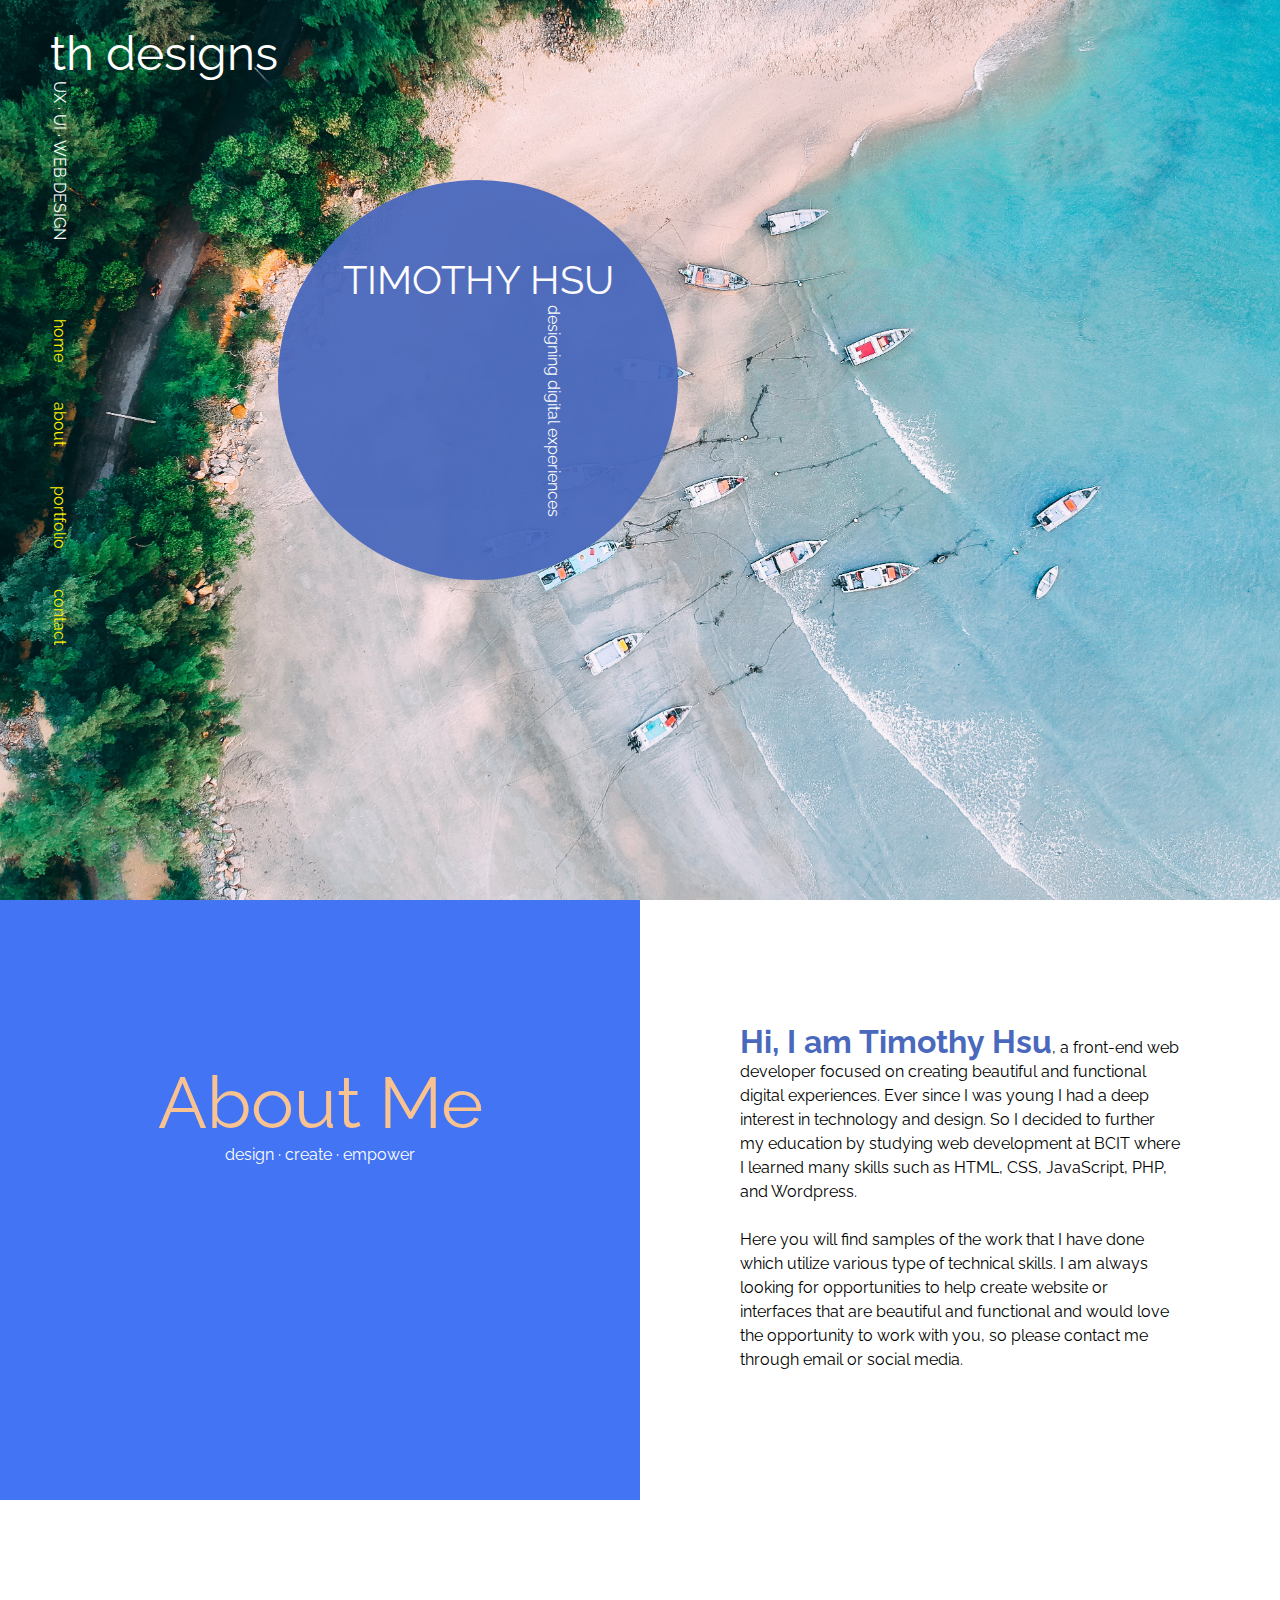
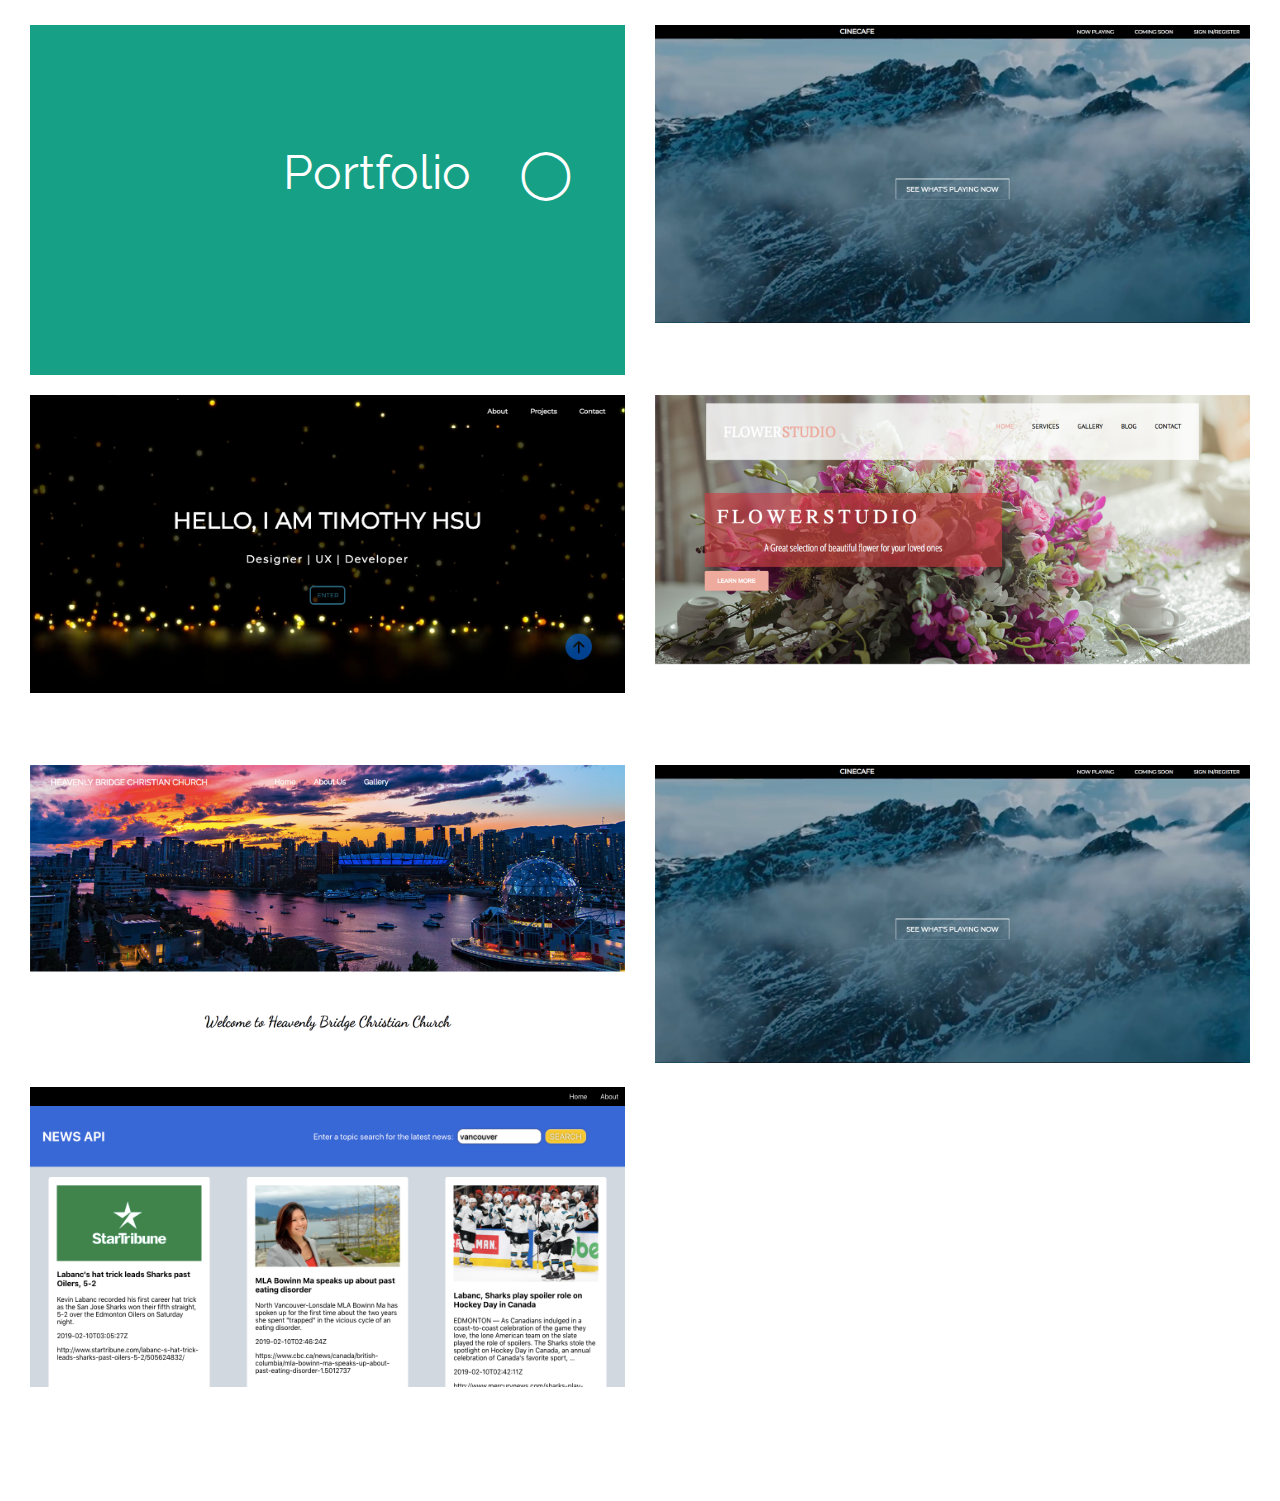
==== index.html @ a1457c88 "files" ====
<!DOCTYPE html>
<html lang="en">
<head>
    <meta charset="UTF-8">
    <meta name="viewport" content="width=device-width, initial-scale=1.0">
    <meta http-equiv="X-UA-Compatible" content="ie=edge">
    <title>th designs - HOME</title>
    <link rel="stylesheet" href="style.css">
    <link href="https://fonts.googleapis.com/css?family=Raleway" rel="stylesheet">
    <link href="https://fonts.googleapis.com/css?family=Amatic+SC" rel="stylesheet">
    <link rel="stylesheet" href="https://cdnjs.cloudflare.com/ajax/libs/animate.css/3.7.0/animate.min.css">

</head>
<body>
    <div class="panel-h">
    
            <div class="vert-section">


                <div class="heading">
                        <a href="./index.html"><div id="title">th designs</div></a>
                        <div id="subtitle">UX &#183; UI &#183; WEB DESIGN</div><br>
                              
                        <ul class="navbar">
                                <li><a href="./index.html">home</a></li>
                                <li><a href="#about">about</a></li>
                                <li><a href="#project">portfolio</a></li>
                                <li><a href="">contact</a></li>
                        </ul>
                </div>   
                                            
        
                    <div class="circle-b animated fadeInDown">
                            <div id="title-c">TIMOTHY HSU</div> 
                            <div id="subtitle-c">designing digital experiences</div><br>
                    </div>

                              
        

                   
                </div>            
        
    </div>

    <div class="about" id="about">

                <div class="about-blue animated fadeInLeft delay-1s">
                        <div class="about-title">About Me</div>
                        <div class="about-subtitle">design &#183; create &#183; empower </div>
                </div>

                <div class="about-white animated fadeInRight delay-1s">
                        <div class="about-text"><div><span class="name-big">Hi, I am Timothy Hsu</span>, a front-end web developer focused on creating beautiful and functional digital experiences. Ever since I was young I had a deep interest in technology and design. So I decided to further my education by studying web development at BCIT where I learned many skills such as HTML, CSS, JavaScript, PHP, and Wordpress.  <br><br>
                                        
                                        Here you will find samples of the work that I have done which utilize various type of technical skills. I am always looking for opportunities to help create website or interfaces that are beautiful and functional and would love the opportunity to work with you, so please contact me through email or social media.</div>
                         </div>           
                 </div>
     </div>

     <div class="project" id="project">

                <div class="project-title">Portfolio &nbsp;&nbsp; &#9711;</div>

                <div class="project-1">
                       <a href="./project1.html"> <img class="project-img" src="./images/cinecafe-desktop.png" alt="cinecafe"></a>
                        
                </div>

                <div class="project-2">
                        <a href="./project2.html"> <img class="project-img" src="./images/landing-page-desktop.png" alt="landing page"></a>
                </div>

                <div class="project-3">
                        <a href="./project3.html"><img class="project-img" src="./images/flowershop-desktop.png" alt="flowershop"></a>
                 </div>  

                 <div class="project-4">
                        <a href="./project4.html"><img class="project-img" src="./images/church-desktop.png" alt="church"></a>
                 </div>
               
                
                <div class="project-5">
                        <img class="project-img" src="./images/cinecafe-desktop.png" alt="cinecafe">
                </div>

                 <div class="project-6">
                        <a href="./project6.html"><img class="project-img" src="./images/react-news.png" alt="react"></a>
                </div>
                        

             

    


    </div>
 



 
 <script type="text/javascript" src="script.js"></script>
</body>
</html>
---- style.css ----
html, body{
    margin: 0;
    padding: 0;
    font-family: Raleway;
    scroll-behavior: smooth;
}

* {
    margin: 0;
  }

ul{
    list-style-type: none;
    margin-left: 50px;
    writing-mode: vertical-lr;  
    display: flex;
    
}

li{
    padding: 20px 0;
}

a{
    text-decoration: none;
    color: #fff200;
}

.bg-img{
    width: 100%;
    height: auto;
    display: block;
    filter: opacity(1);
    
}

a{
    text-decoration: none;
}



#title{
    font-size: 48px;
    color: white;
    margin-left: 50px;
    margin-top: 25px;
}


#title-c{
    font-size: 40px;
    color: white;
}

#title-p{
    font-size: 40px;
    color: white;
    padding-top: 80px;
}

#subtitle{
    color: white;
    writing-mode: vertical-lr;
    margin-left: 50px;
}

#subtitle-c{
    color: white;
    writing-mode: vertical-lr;
    margin-top: -75px;
    margin-left: 175px;
}

.panel-1{
    background-image: url("./images/b3.jpg");
    height: 100vh;
    background-position: center;
    background-repeat: no-repeat;
    background-size: cover;
    display: block;
    display: flex;
}

.panel-2{
    background-image: url("./images/b2.jpg");
    height: 100vh;
    background-position: center;
    background-repeat: no-repeat;
    background-size: cover;
    display: block;
    display: flex;
}

.panel-3{
    background-image: url("./images/b8.jpg");
    height: 100vh;
    background-position: center;
    background-repeat: no-repeat;
    background-size: cover;
    display: block;
    display: flex;
}

.panel-4{
    background-image: url("./images/b5.jpg");
    height: 100vh;
    background-position: center;
    background-repeat: no-repeat;
    background-size: cover;
    display: block;
    display: flex;
}

.panel-6{
    background-image: url("./images/b6.jpg");
    height: 100vh;
    background-position: center;
    background-repeat: no-repeat;
    background-size: cover;
    display: block;
    display: flex;
}

.panel-h{
    background-image: url("./images/b4.jpg");
    height: 100vh;
    background-position: center;
    background-repeat: no-repeat;
    background-size: cover;
    display: block;
    display: flex;
}

.panel2{
    background-color:#4a69bd;
    width: 100%;
    height: 100vh;
    display: flex;
}

.vert-section{
    display: flex;
}

.circle-o{
    background-color: #f8c291;
    border-radius: 50%;
    width: 400px;
    height: 400px;
    text-align: center;
    line-height: 200px;
    margin-top: 100px;
    opacity: 0.95;
    position: relative;
    top: 80px;
}

.circle-b{
    background-color: #4a69bd;
    border-radius: 50%;
    width: 400px;
    height: 400px;
    text-align: center;
    line-height: 200px;
    margin-top: 100px;
    opacity: 0.95;
    position: relative;
    top: 80px;
}

.circle-big{
    background-color: #f8c291;
    border-radius: 50%;
    width: 600px;
    height: 600px;
    text-align: center;
    opacity: 0.95;
}

.text-block{
    color: white;
    width: 450px;
    height: 450px;
    text-align: center;
    padding: 20px 20px;

}

.phone{
  margin-left: 175px;
  margin-top: 50px;
  position: relative;
  top: 80px;

}

.line{
    margin-top: 200px;
    margin-left: 100px;
    border-right: 3px solid white;
    height: 200px;
    position: relative;
    top: 80px;
}

.about{
    display: grid;
    grid-template-columns: 1fr 1fr;
    
}

.about-blue{
    grid-column: 1 / 2;
    grid-row: 1;
    height: 600px;
    background-color: #4274f3;
}

.about-white{
    grid-column: 2 / 3;
    grid-row: 1;
    height: 600px;
    background-color: white;;
    color: black;
    
}

.about-title{
    font-size: 72px;
    color: white;
    text-align: center;
    padding-top: 25%;
    color: #f8c291;
}

.about-subtitle{
    text-align: center;
    color: white;
}

.about-text{
    padding: 130px 100px;
    line-height: 1.5em;
}

.name-big{
    font-size: 32px;
    font-weight: bold;
    color: #4a69bd;
}

.project{
    display: grid;
    grid-template-columns: 1fr 1fr;
    grid-template-rows: 350px 350px;
    grid-column-gap: 30px;
    grid-row-gap: 20px;
    padding: 10px 30px;
    padding-top: 125px;
    background-color: white;
    justify-content: space-between;
    margin-bottom: 100px;
    grid-template-areas:
        "one two"
        "three four"
        "five six"
        "seven eight";
}



.project-title{
    grid-area: one;
    font-size: 48px;
    color: white;
    text-align: center;
    padding-top: 20%;
    background-color: #16a085;
    border-left: 200px solid #16a085;
}




.project img{
    width: 100%;
    height: auto;
    transition: all 0.3s;
}


.project img:hover{
    opacity: 0.5;
    
}

.project-container{
    width: 1100px;
    margin: 0 auto;
}


.project-header{
    margin-top: 100px;
    font-size: 48px;
    padding: 30px 20px;
    color: white
}

.project-top{
    background-color: #16a085;
    margin-bottom: 100px;
}

.tools{
    background: #4a69bd;
    color: white;
    padding: 8px 8px;
    border-radius: 4px;
}

.plan-header{
    font-family: Amatic SC;
    font-size: 60px;
    text-align: center;
}

.project-col{
    display: flex;
    justify-content: space-around;
    margin-top: 100px;
}

.project-text{
    width: 60%;
    line-height: 1.4em;
    padding: 20px 60px;
}

.project-container img{
    width: 100%;
    height: auto;
    border: 4px solid #b2bec3;
    border-radius: 10px;
}

.screen-header{
    margin-top: 75px;
    margin-bottom: 50px;
    text-align: center;
    font-size: 20px;
  
}

.screen{
    margin-top: 50px;
    margin-bottom: 50px;
}

.effect1{
    -webkit-box-shadow: 4px 4px 5px 0px rgba(99,96,99,1);
    -moz-box-shadow: 4px 4px 5px 0px rgba(99,96,99,1);
    box-shadow: 4px 4px 5px 0px rgba(99,96,99,1);
}

@media only screen and (max-width: 1200px) {
    .project{
        display: block;
    }

    .project-title{
        padding-bottom: 20%;
        margin-bottom: 30px;
    }

    .project-1{
        margin-bottom: 30px;
    }

    .project-2{
        margin-bottom: 30px;
    }

    .project-4{
        margin-bottom: 30px;
    }

    .project-5{
        margin-bottom: 30px;
    }

    .phone{
        display: none;
    }

    .line{
        display: none;
    }

}

@media only screen and (max-width: 1150px) {
    .about{
        display: block; 
    }

    .about-text{
        padding: 160px 130px;
    }

    .about-white{
        height: 400px;
    }

    .project-header{
        font-size: 36px;
    }

    .project-container{
        width: 800px;
    }
}

@media only screen and (max-width: 900px) {
    .about-white{
        height: 550px;
    }

    .about-text{
        padding: 130px 100px;
        line-height: 1.5em;
    }

    .project-container{
        width: 750px;
    }

    .project-col{
        display: block;
    }

    .project-text{
        width: 80%;
        margin: 0 auto;
    }
}

@media only screen and (max-width: 800px) {
    .project-container{
        width: 650px;
    }

    .project-text{
        width: 80%;
        margin: 0 auto;
    }

    .project-col{
        display: block;
    }

    .circle-b{
        width: 350px;
        height: 350px;
    }

    .circle-o{
        width: 350px;
        height: 350px;
        line-height: 160px;
    }

    #title-c{
        font-size: 34px;
    }

    #title-p{
        font-size: 34px;
    }

    #subtitle-c{
        margin-left: 150px;
        font-size: 14px;
    }

}

@media only screen and (max-width: 700px) {
    .project-container{
        width: 550px;
        margin: 0 auto;
    }

    .plan-header{
        font-size: 48px;
    }

  
    .project-text{
        width: 90%;
        margin: 0 auto;
        padding: 20px 40px;
    }

    .project-col{
        display: block;
        
    }

    .project-header{
        font-size: 30px;
    }

    #tools{
        font-size: 14px;
    }

    .circle-b{
        width: 300px;
        height: 300px;
        line-height: 180px;
    }

    .circle-o{
        width: 300px;
        height: 300px;
        line-height: 130px;
    }

    #title-c{
        font-size: 32px;
    }

    #title-p{
        font-size: 32px;
    }

    #subtitle-c{
        margin-left: 100px;
        font-size: 12px;
    }
}



@media only screen and (max-width: 600px) {

    
    .about-white{
        height: 600px;
    }

    .about-text{
        padding: 100px 75px;
        line-height: 1.5em;
    }

    .project-title{
        font-size: 36px;
        border-left: 100px solid #16a085;
    }

    .about-title{
        padding-top: 40%;
    }

    .project-title{
        padding-bottom: 20%;
        margin-bottom: 15px;
    }

    .project-1{
        margin-bottom: 15px;
    }

    .project-2{
        margin-bottom: 15px;
    }

    .project-4{
        margin-bottom: 15px;
    }

    .project-5{
        margin-bottom: 15px;
    }

    .project-container{
        width: 425px;
    }

    .plan-header{
        font-size: 40px;
    }

    .project-header{
        font-size: 28px;
    }

    #tools{
        font-size: 14px;
    }

    .project-col{
        display: block;
    }

    .project-text{
        width: 90%;
        padding: 20px 20px;
    }

    #title{
        font-size: 32px;
        margin-left: 25px;
        margin-top: 25px;
    }

    #subtitle{
        margin-left: 25px;
        font-size: 14px;
    }

    ul{
        margin-left: 25px;
    }

    .circle-b{
        width: 270px;
        height: 270px;
        line-height: 150px;
    }

    .circle-o{
        width: 270px;
        height: 270px;
        line-height: 110px;
    }

    #title-c{
        font-size: 24px;
    }

    #title-p{
        font-size: 24px;
    }


    #subtitle-c{
        padding-top: 15px;
        margin-left: 100px;
        font-size: 11px;
    }
}

@media only screen and (max-width: 450px) {
    .project-title{
        font-size: 30px;
        border-left: 100px solid #16a085;
    }

    .about-white{
        height: 700px;
    }

    .about-text{
        padding: 75px 50px;
        font-size: 16px;
    }

    .about-title{
        padding-top: 50%;
    }

    #title{
        font-size: 26px;
        margin-left: 25px;
        margin-top: 25px;
    }

    #subtitle{
        margin-left: 25px;
        font-size: 14px;
    }

    ul{
        margin-left: 25px;
    }

    .circle-b{
        width: 220px;
        height: 220px;
        line-height: 120px;
    }

    .circle-o{
        width: 220px;
        height: 220px;
        line-height: 60px;
    }

    #title-c{
        font-size: 22px;
    }

    #title-c{
        font-size: 22px;
    }

    #subtitle-c{
        margin-left: 75px;
        font-size: 10px;
        padding-top: 25px;
    }

    .project-container{
        width: 375px;
    }

    .plan-header{
        font-size: 40px;
    }

    .project-header{
        font-size: 22px;
    }

    #tools{
        font-size: 12px;
    }

    .project-col{
        display: block;
    }

    .project-text{
        width: 90%;
        padding: 20px 30px;
        font-size: 15px;
    }

 
}
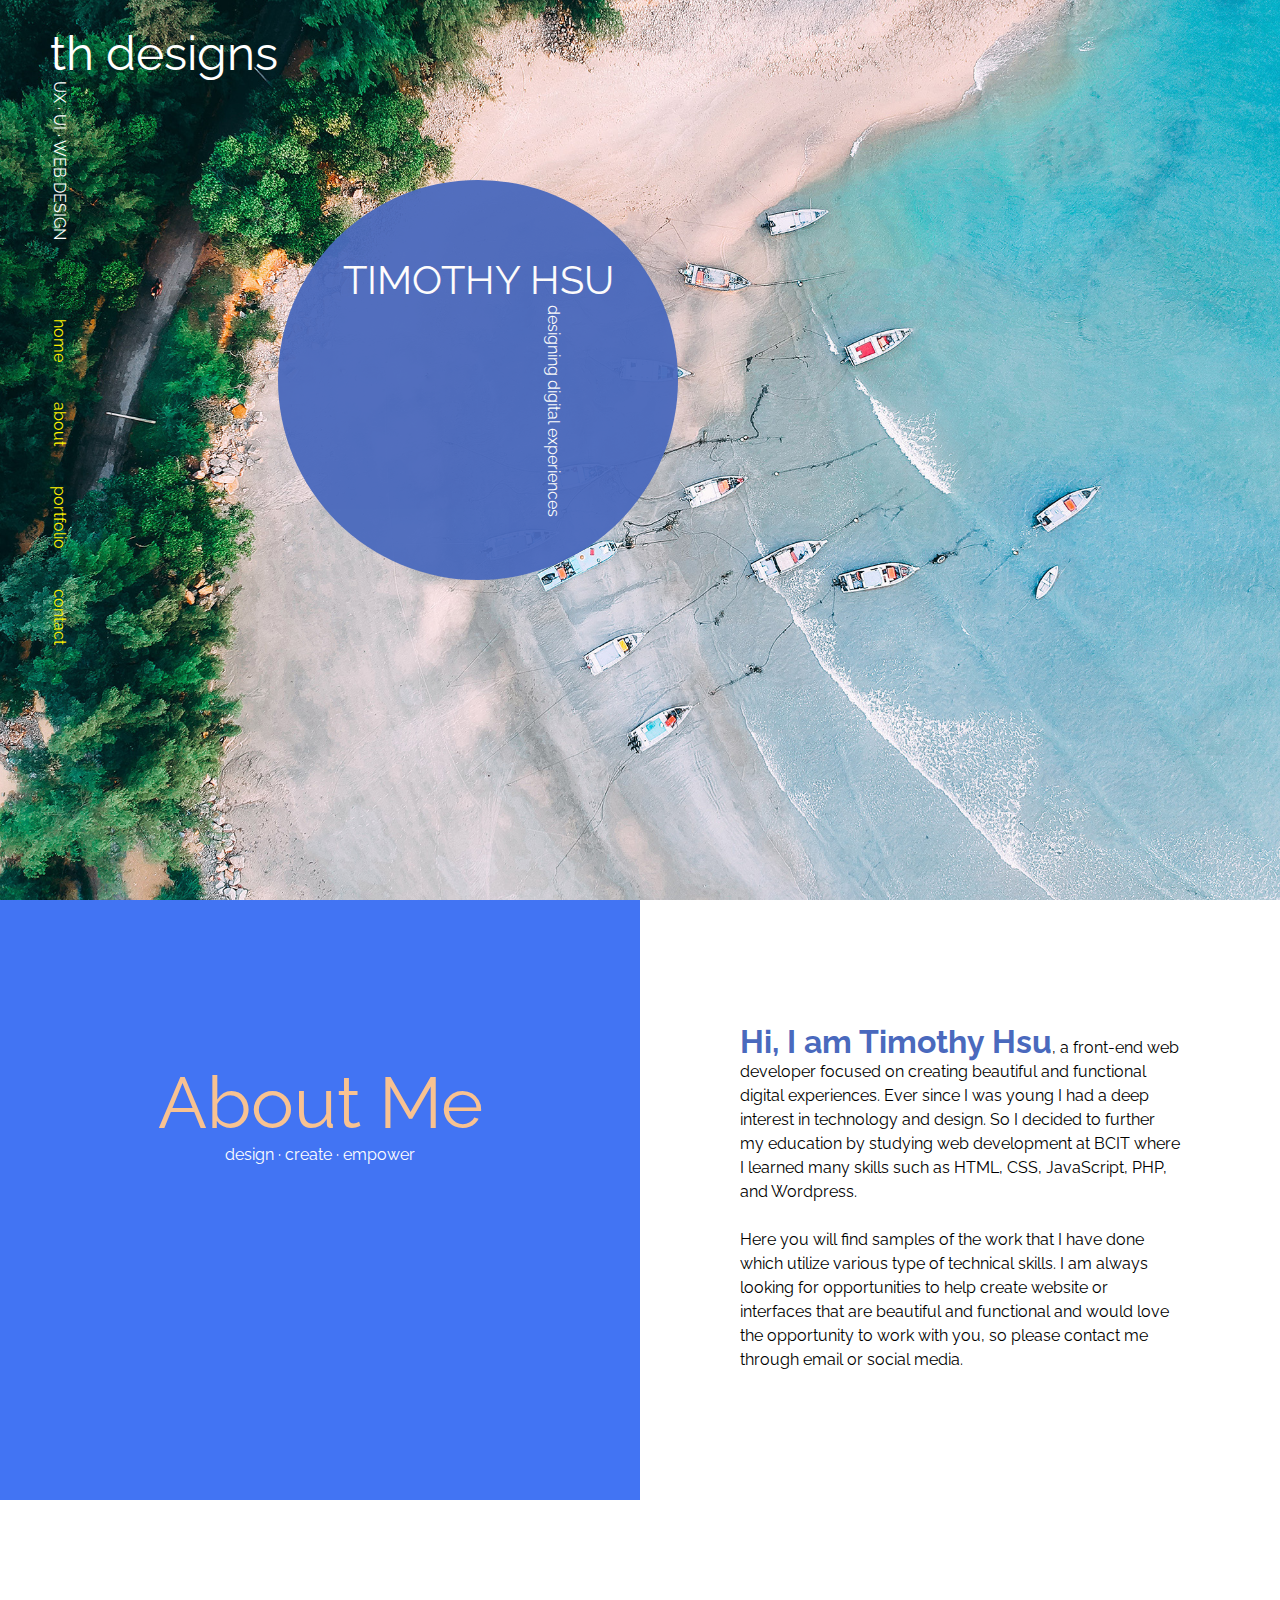
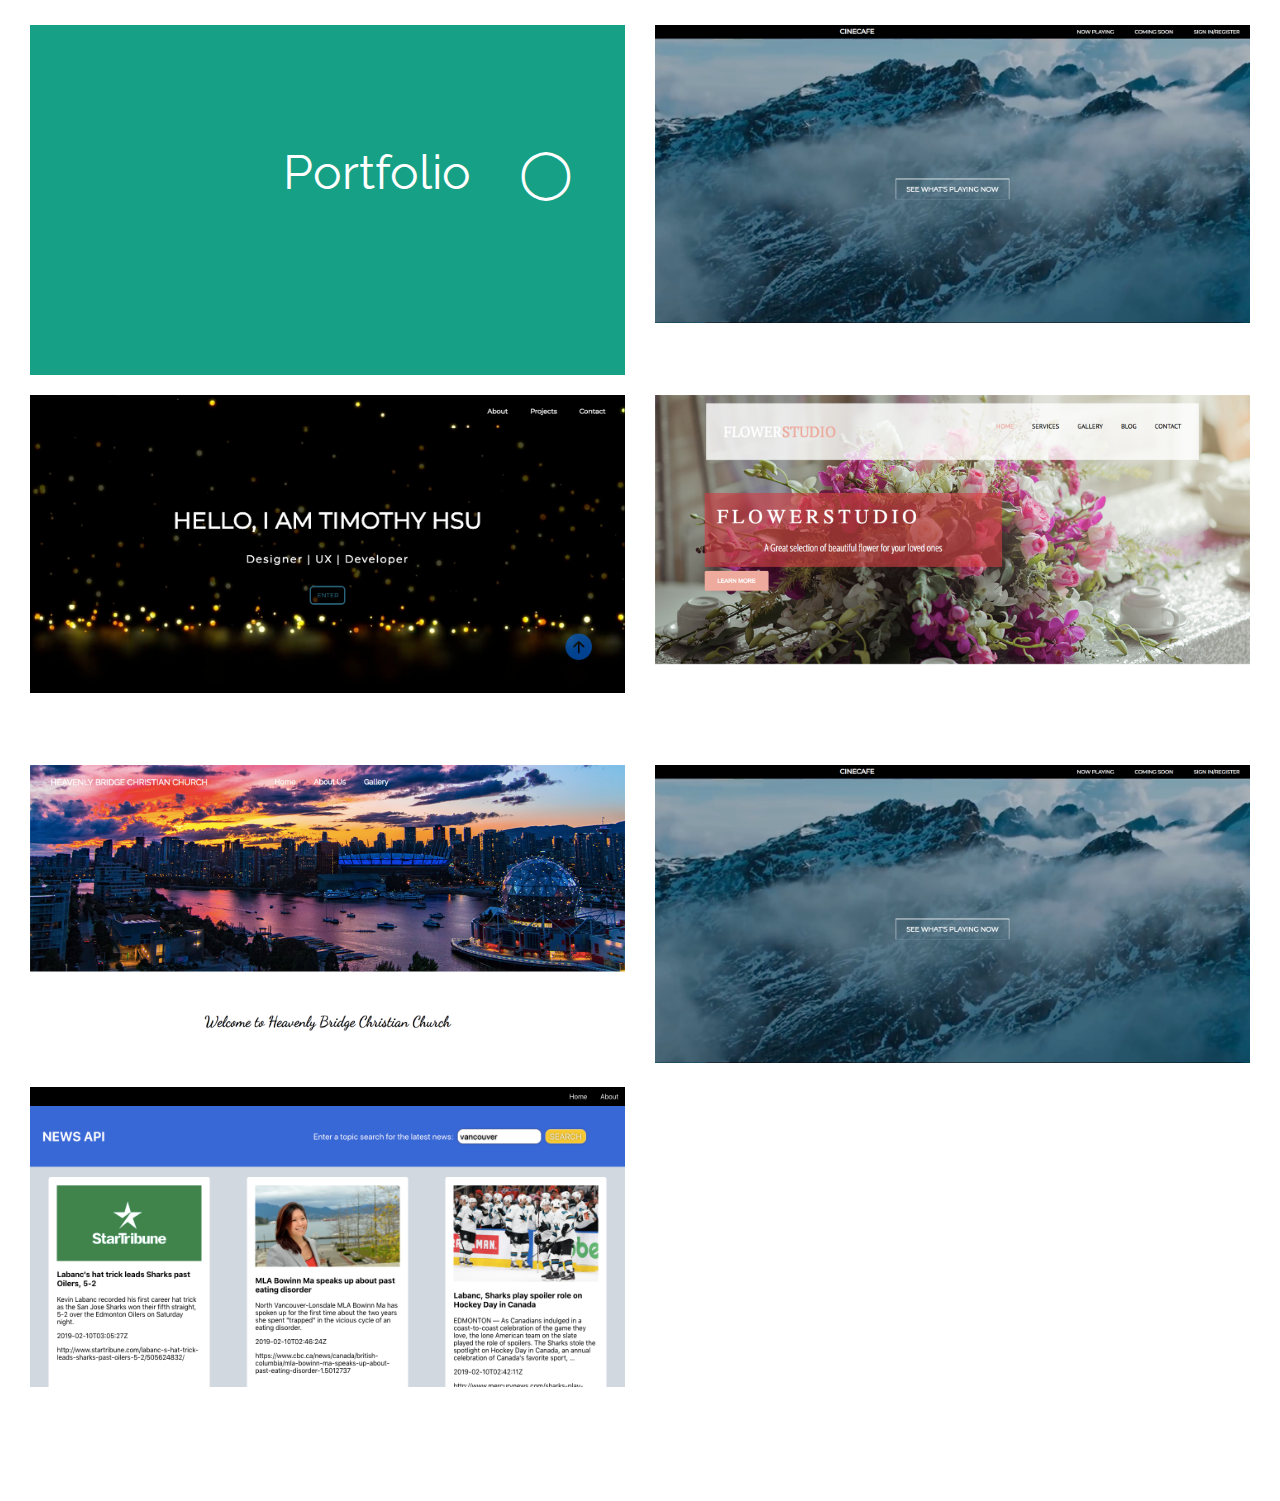
==== commit 4a1a3de9: "changes" ====
--- a/index.html
+++ b/index.html
@@ -34,10 +34,6 @@
                             <div id="title-c">TIMOTHY HSU</div> 
                             <div id="subtitle-c">designing digital experiences</div><br>
                     </div>
-
-                              
-        
-
                    
                 </div>            
         
--- a/style.css
+++ b/style.css
@@ -123,7 +123,7 @@
 }
 
 .panel-h{
-    background-image: url("./images/b4.jpg");
+    background-image: url("./images/b4new.jpg");
     height: 100vh;
     background-position: center;
     background-repeat: no-repeat;
@@ -740,5 +740,9 @@
         font-size: 15px;
     }
 
+    .project{
+        padding-top: 25px;
+    }
+
  
 }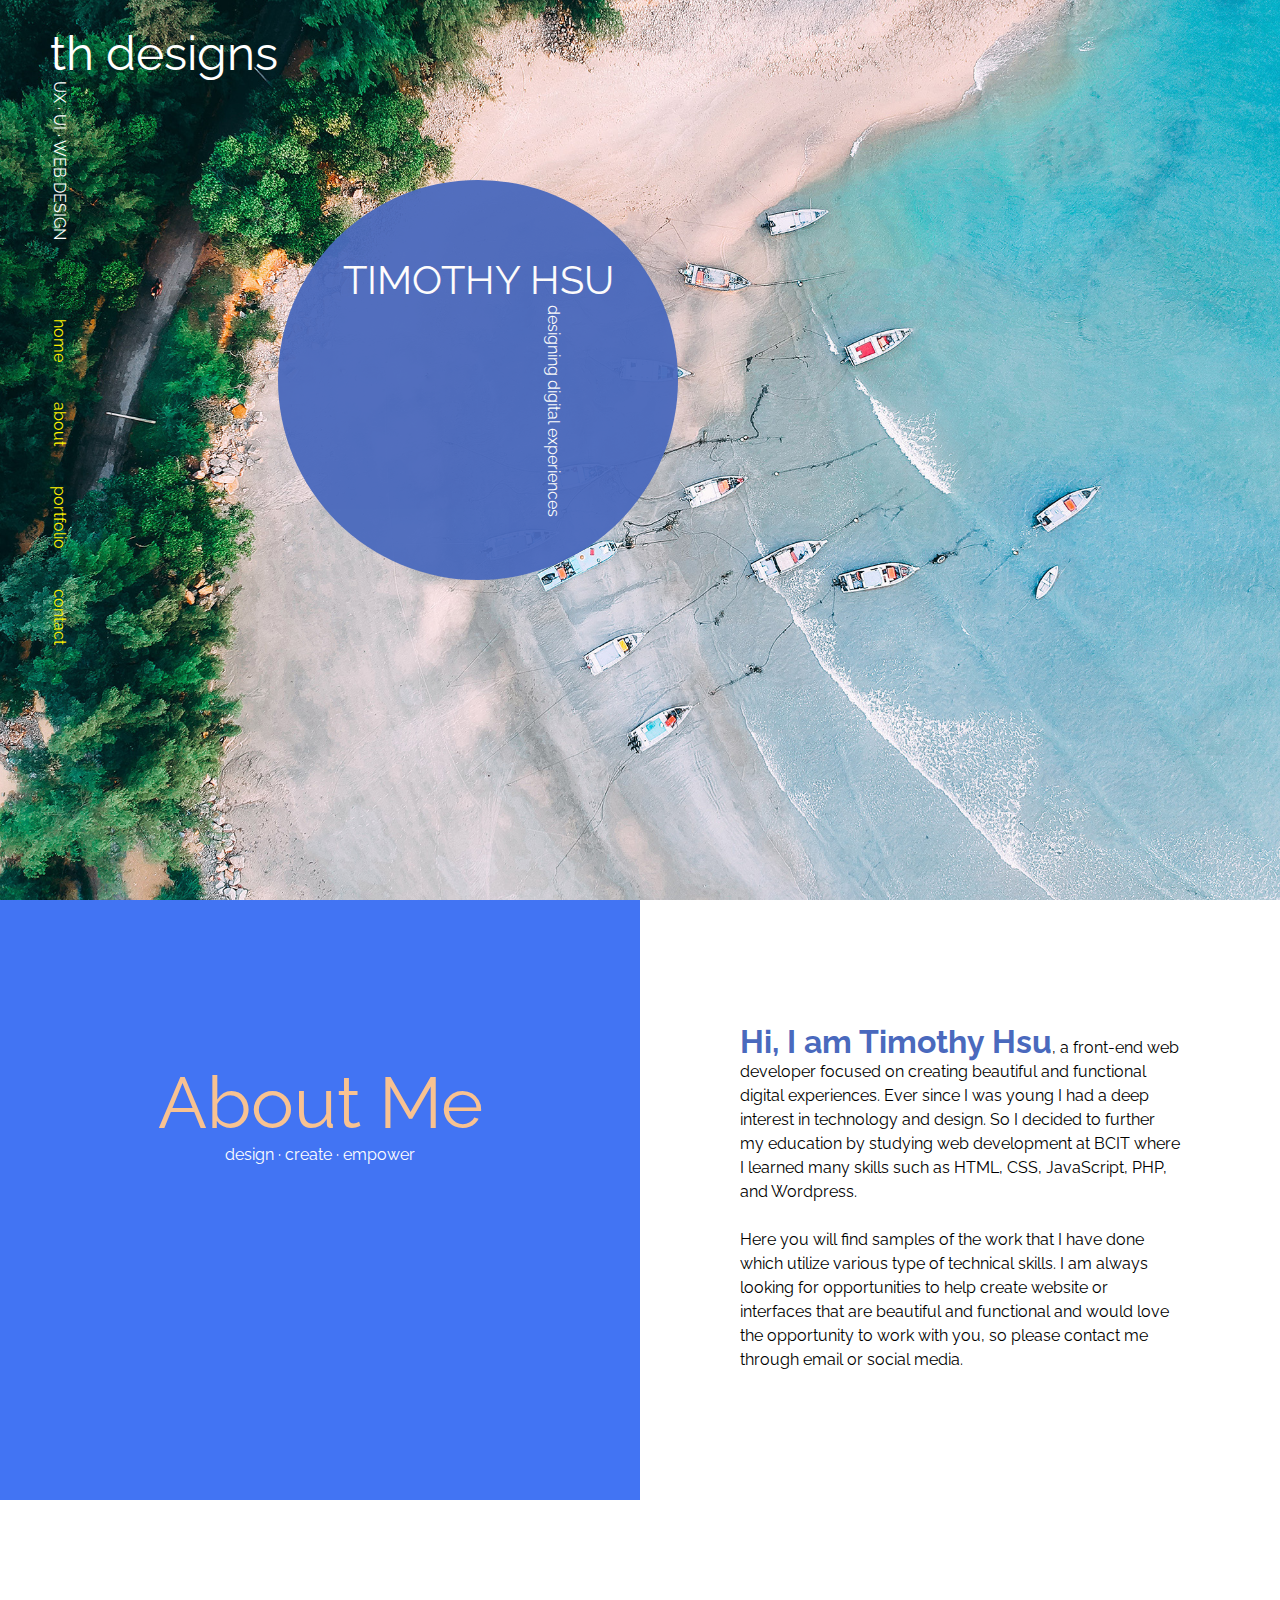
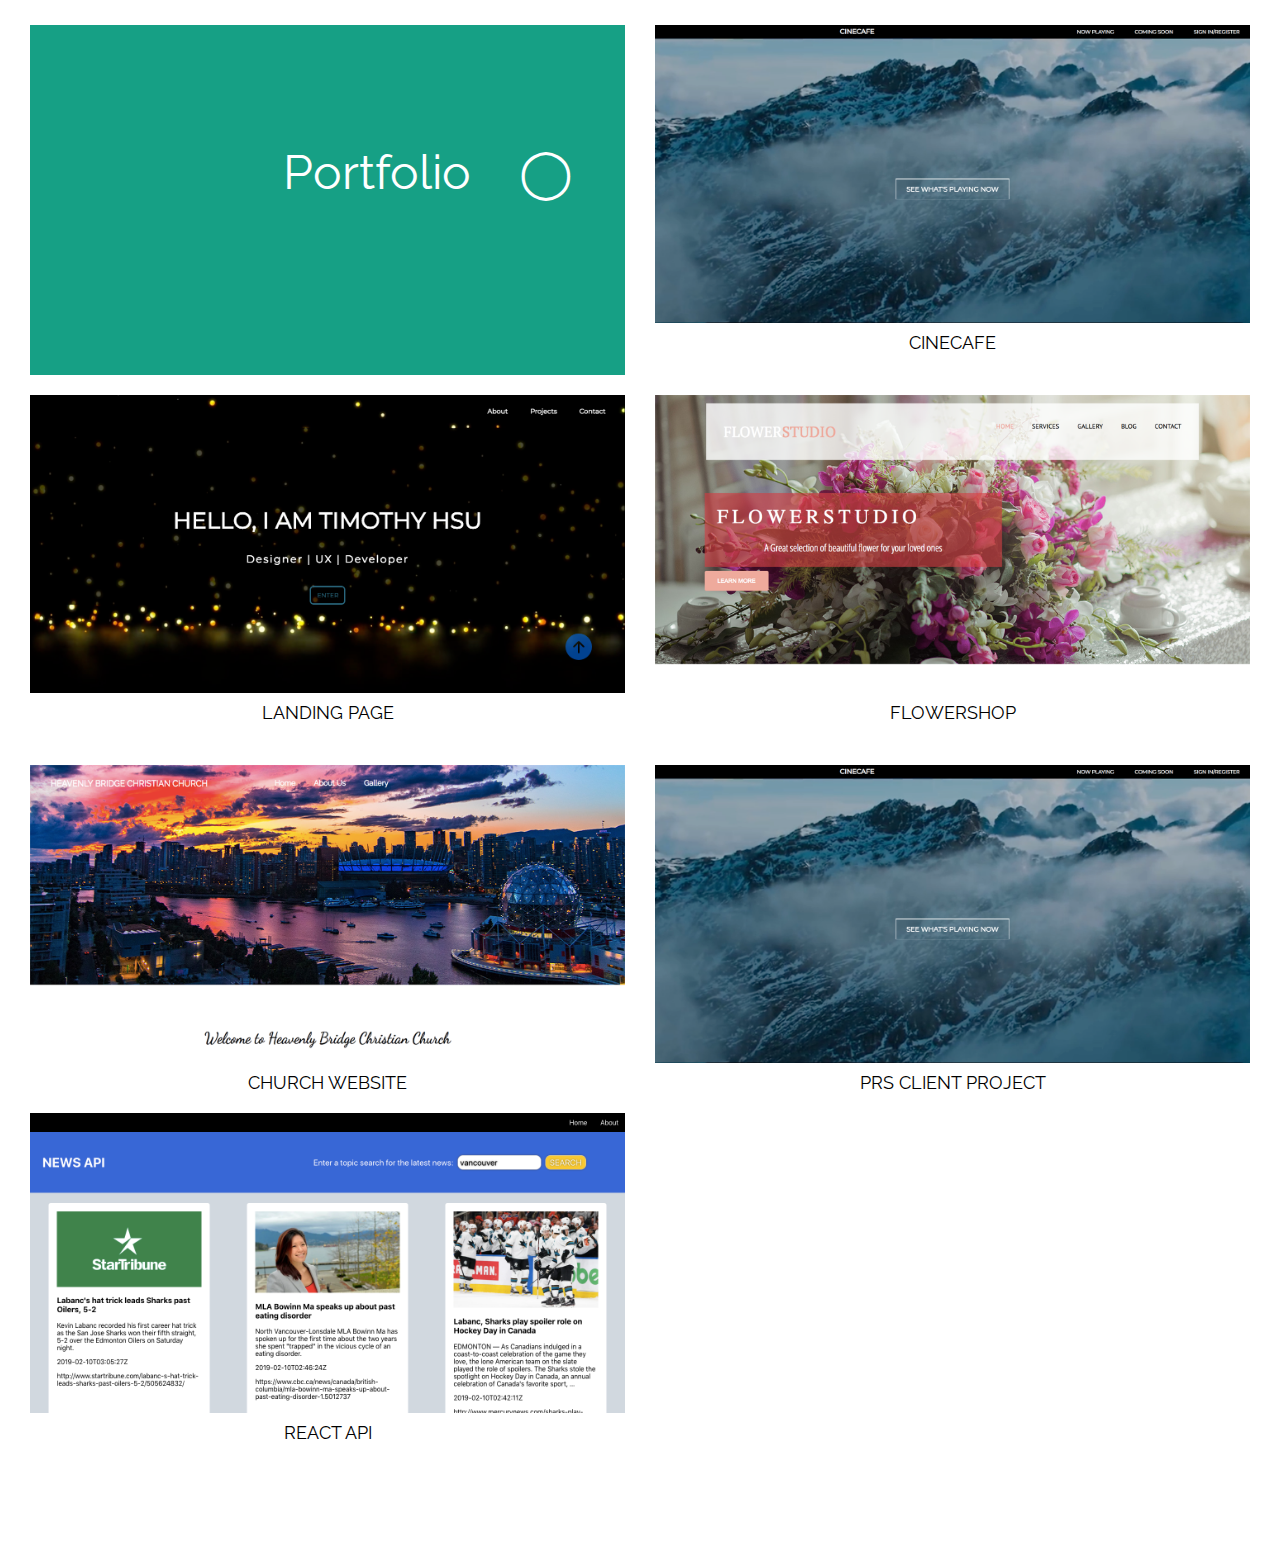
==== commit 22d53ee2: "add subtitle" ====
--- a/index.html
+++ b/index.html
@@ -60,28 +60,34 @@
 
                 <div class="project-1">
                        <a href="./project1.html"> <img class="project-img" src="./images/cinecafe-desktop.png" alt="cinecafe"></a>
-                        
+                        <div class="project-subtitle">CINECAFE</div>
                 </div>
 
                 <div class="project-2">
                         <a href="./project2.html"> <img class="project-img" src="./images/landing-page-desktop.png" alt="landing page"></a>
+                        <div class="project-subtitle">LANDING PAGE</div>
                 </div>
 
                 <div class="project-3">
                         <a href="./project3.html"><img class="project-img" src="./images/flowershop-desktop.png" alt="flowershop"></a>
+                        <div class="project-subtitle">FLOWERSHOP</div>
                  </div>  
 
                  <div class="project-4">
                         <a href="./project4.html"><img class="project-img" src="./images/church-desktop.png" alt="church"></a>
+                        <div class="project-subtitle">CHURCH WEBSITE</div>
                  </div>
                
                 
                 <div class="project-5">
                         <img class="project-img" src="./images/cinecafe-desktop.png" alt="cinecafe">
+                        <div class="project-subtitle">PRS CLIENT PROJECT</div>
                 </div>
 
                  <div class="project-6">
-                        <a href="./project6.html"><img class="project-img" src="./images/react-news.png" alt="react"></a>
+                        <a href="./project6.html"><img class="project-img" src="./images/react-news.png" 
+                                alt="react"></a>
+                        <div class="project-subtitle">REACT API</div>
                 </div>
                         
 
--- a/style.css
+++ b/style.css
@@ -248,6 +248,27 @@
     font-size: 32px;
     font-weight: bold;
     color: #4a69bd;
+}
+
+.button{
+    text-align: center;
+   
+}
+
+
+.live-button{
+    width: 75px;
+    height: 75px;
+    border-radius: 50%;
+    background-color: #4a69bd;
+    color: white;
+    font-size: 12px;
+    border: none;
+}
+
+.button :hover{
+    cursor: pointer;
+    color: #16a085;
 }
 
 .project{
@@ -268,7 +289,11 @@
         "seven eight";
 }
 
-
+.project-subtitle{
+    text-align: center;
+    margin-top: 5px;
+    font-size: 18px;
+}
 
 .project-title{
     grid-area: one;
@@ -382,6 +407,10 @@
         margin-bottom: 30px;
     }
 
+    .project-3{
+        margin-bottom: 30px;
+    }
+
     .project-4{
         margin-bottom: 30px;
     }
@@ -590,6 +619,10 @@
         width: 425px;
     }
 
+    .project-subtitle{
+        font-size: 16px;
+    }
+
     .plan-header{
         font-size: 40px;
     }
@@ -655,6 +688,7 @@
 }
 
 @media only screen and (max-width: 450px) {
+
     .project-title{
         font-size: 30px;
         border-left: 100px solid #16a085;
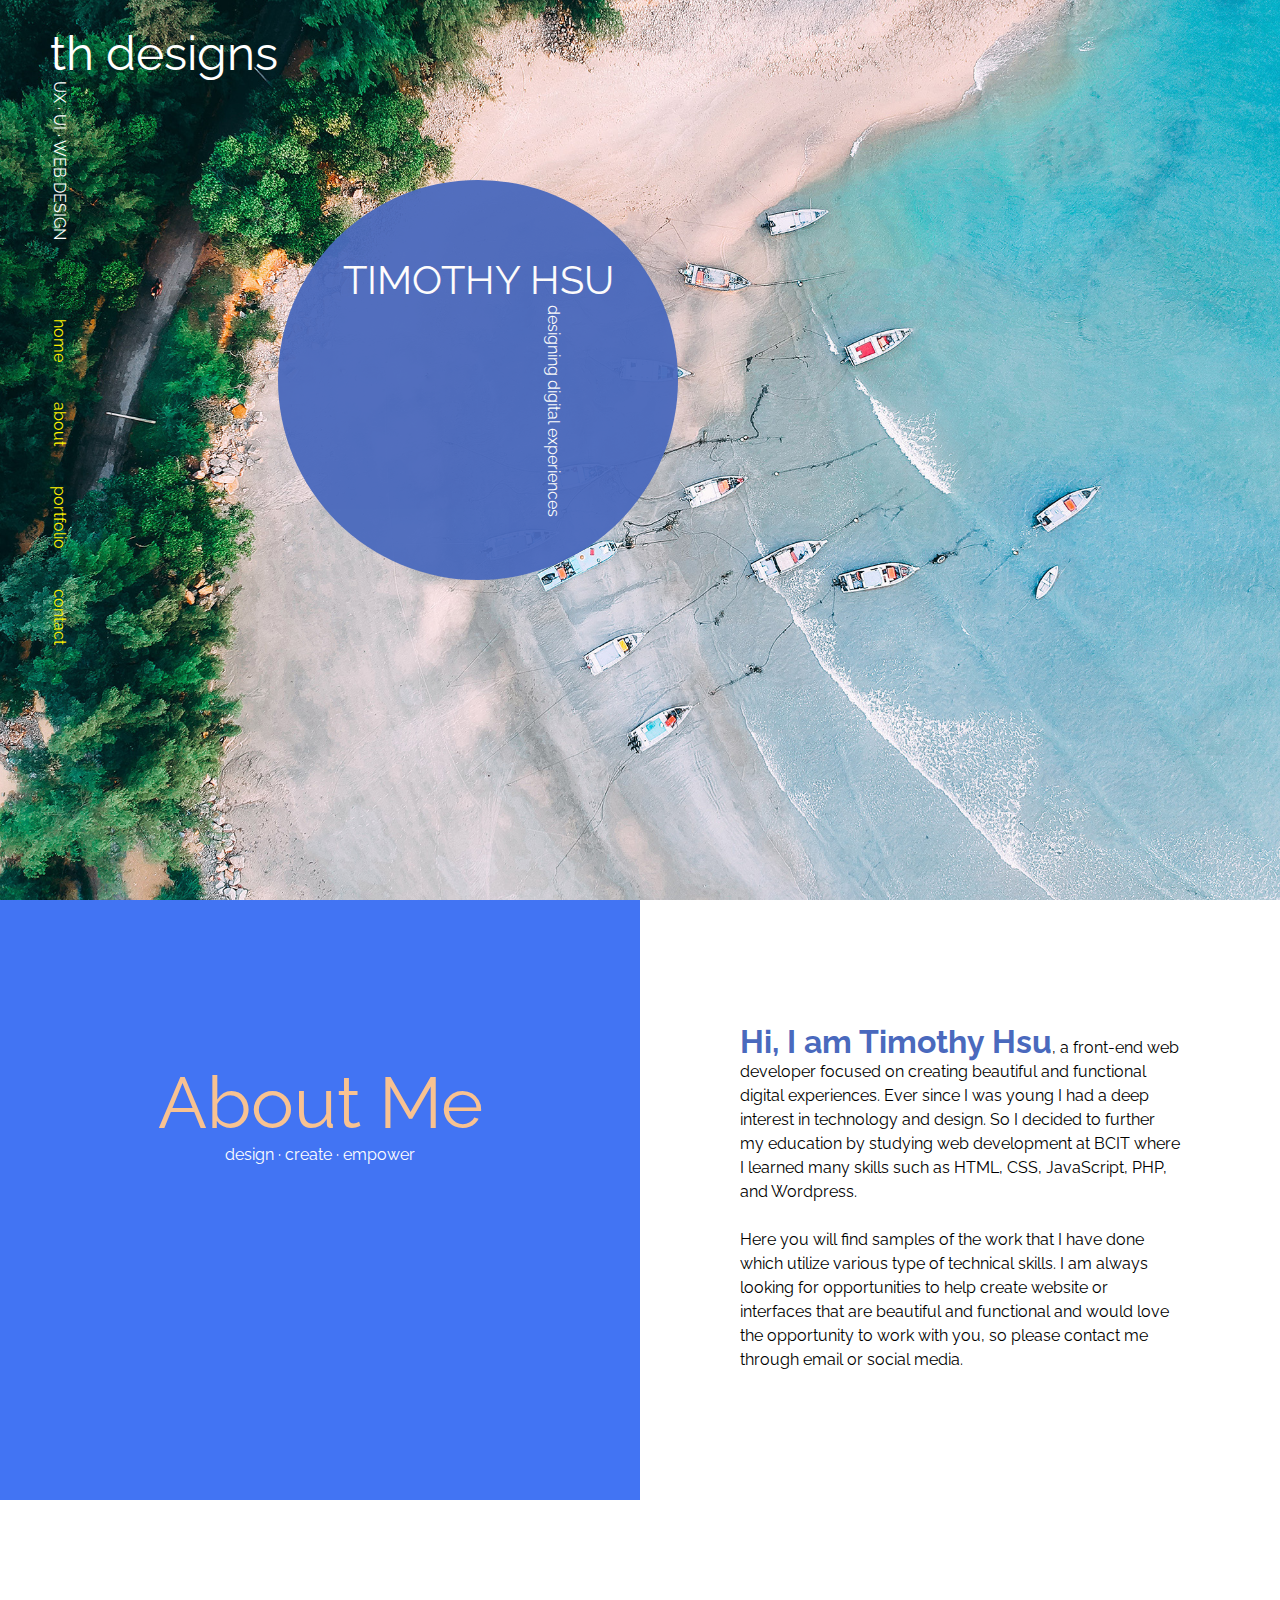
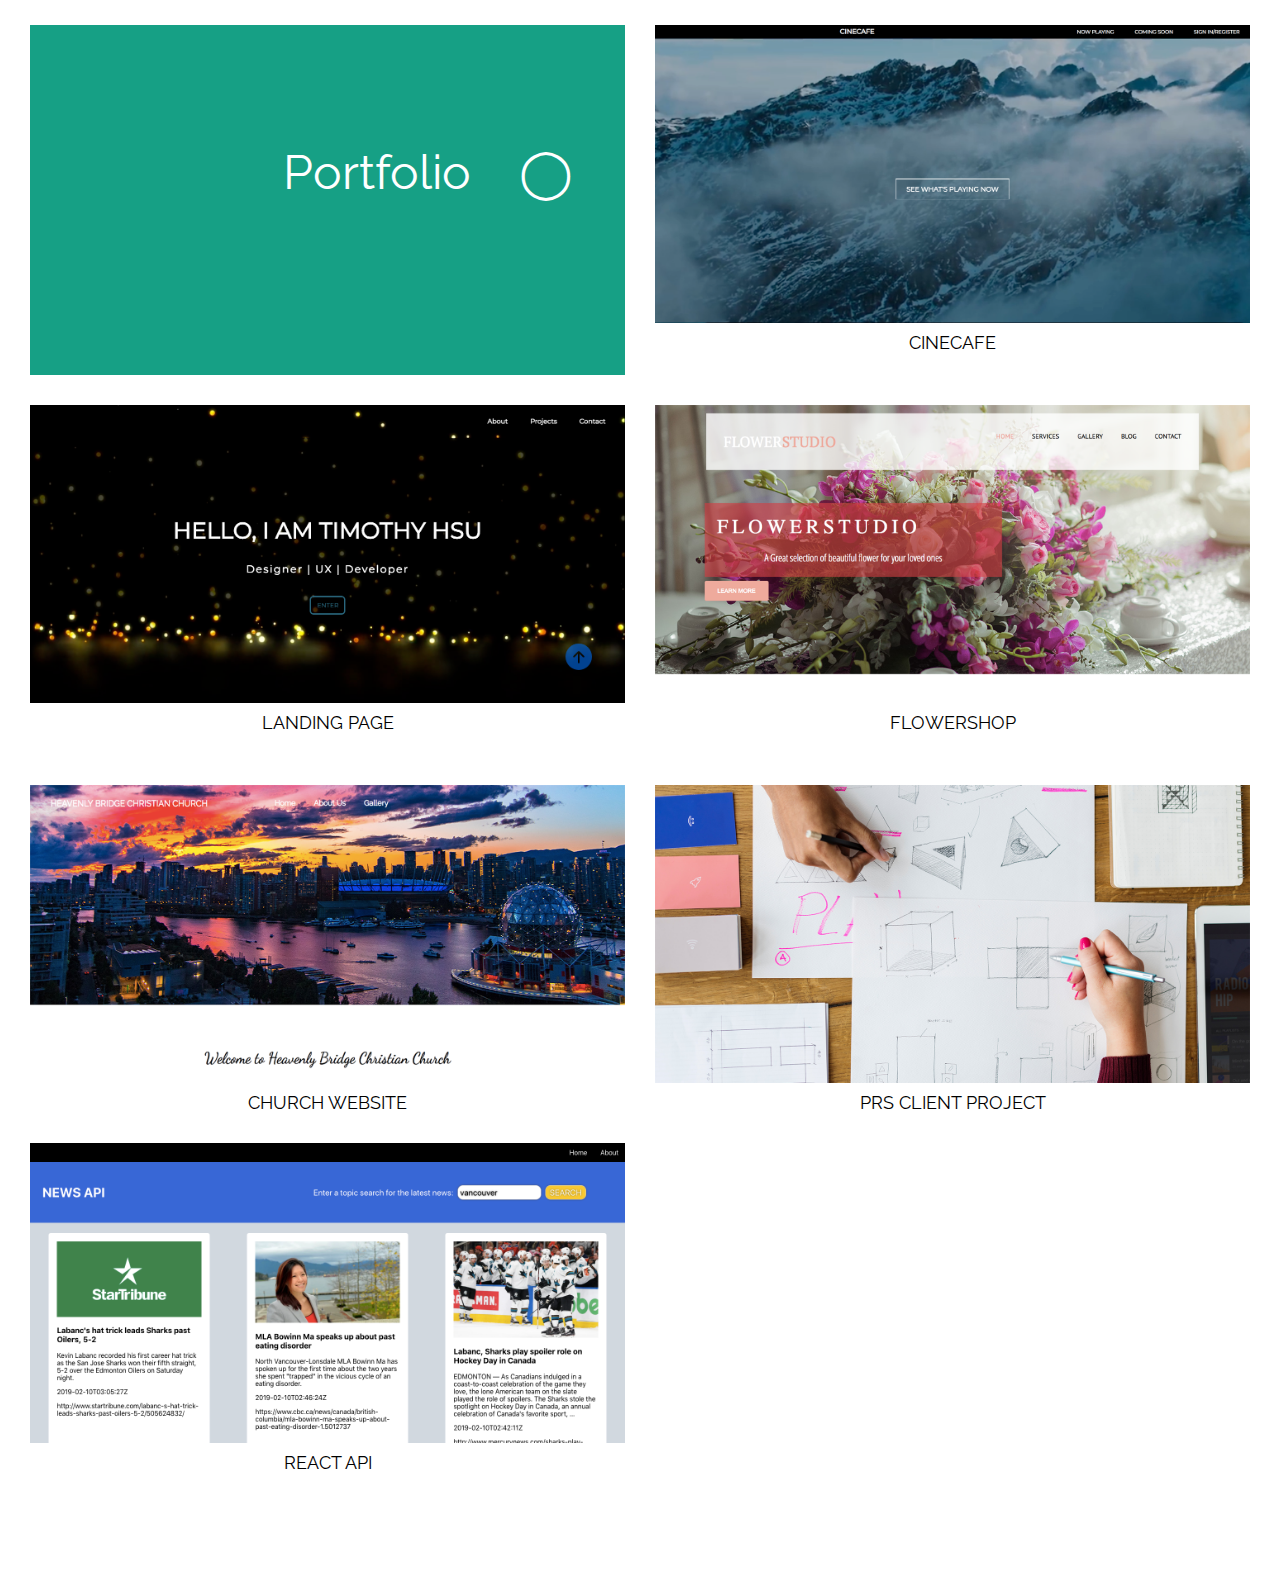
==== commit aedbc7ff: "add image" ====
--- a/index.html
+++ b/index.html
@@ -80,7 +80,7 @@
                
                 
                 <div class="project-5">
-                        <img class="project-img" src="./images/cinecafe-desktop.png" alt="cinecafe">
+                        <img class="project-img" src="./images/progress.png" alt="prs">
                         <div class="project-subtitle">PRS CLIENT PROJECT</div>
                 </div>
 
--- a/style.css
+++ b/style.css
@@ -276,7 +276,7 @@
     grid-template-columns: 1fr 1fr;
     grid-template-rows: 350px 350px;
     grid-column-gap: 30px;
-    grid-row-gap: 20px;
+    grid-row-gap: 30px;
     padding: 10px 30px;
     padding-top: 125px;
     background-color: white;
@@ -306,8 +306,6 @@
 }
 
 
-
-
 .project img{
     width: 100%;
     height: auto;
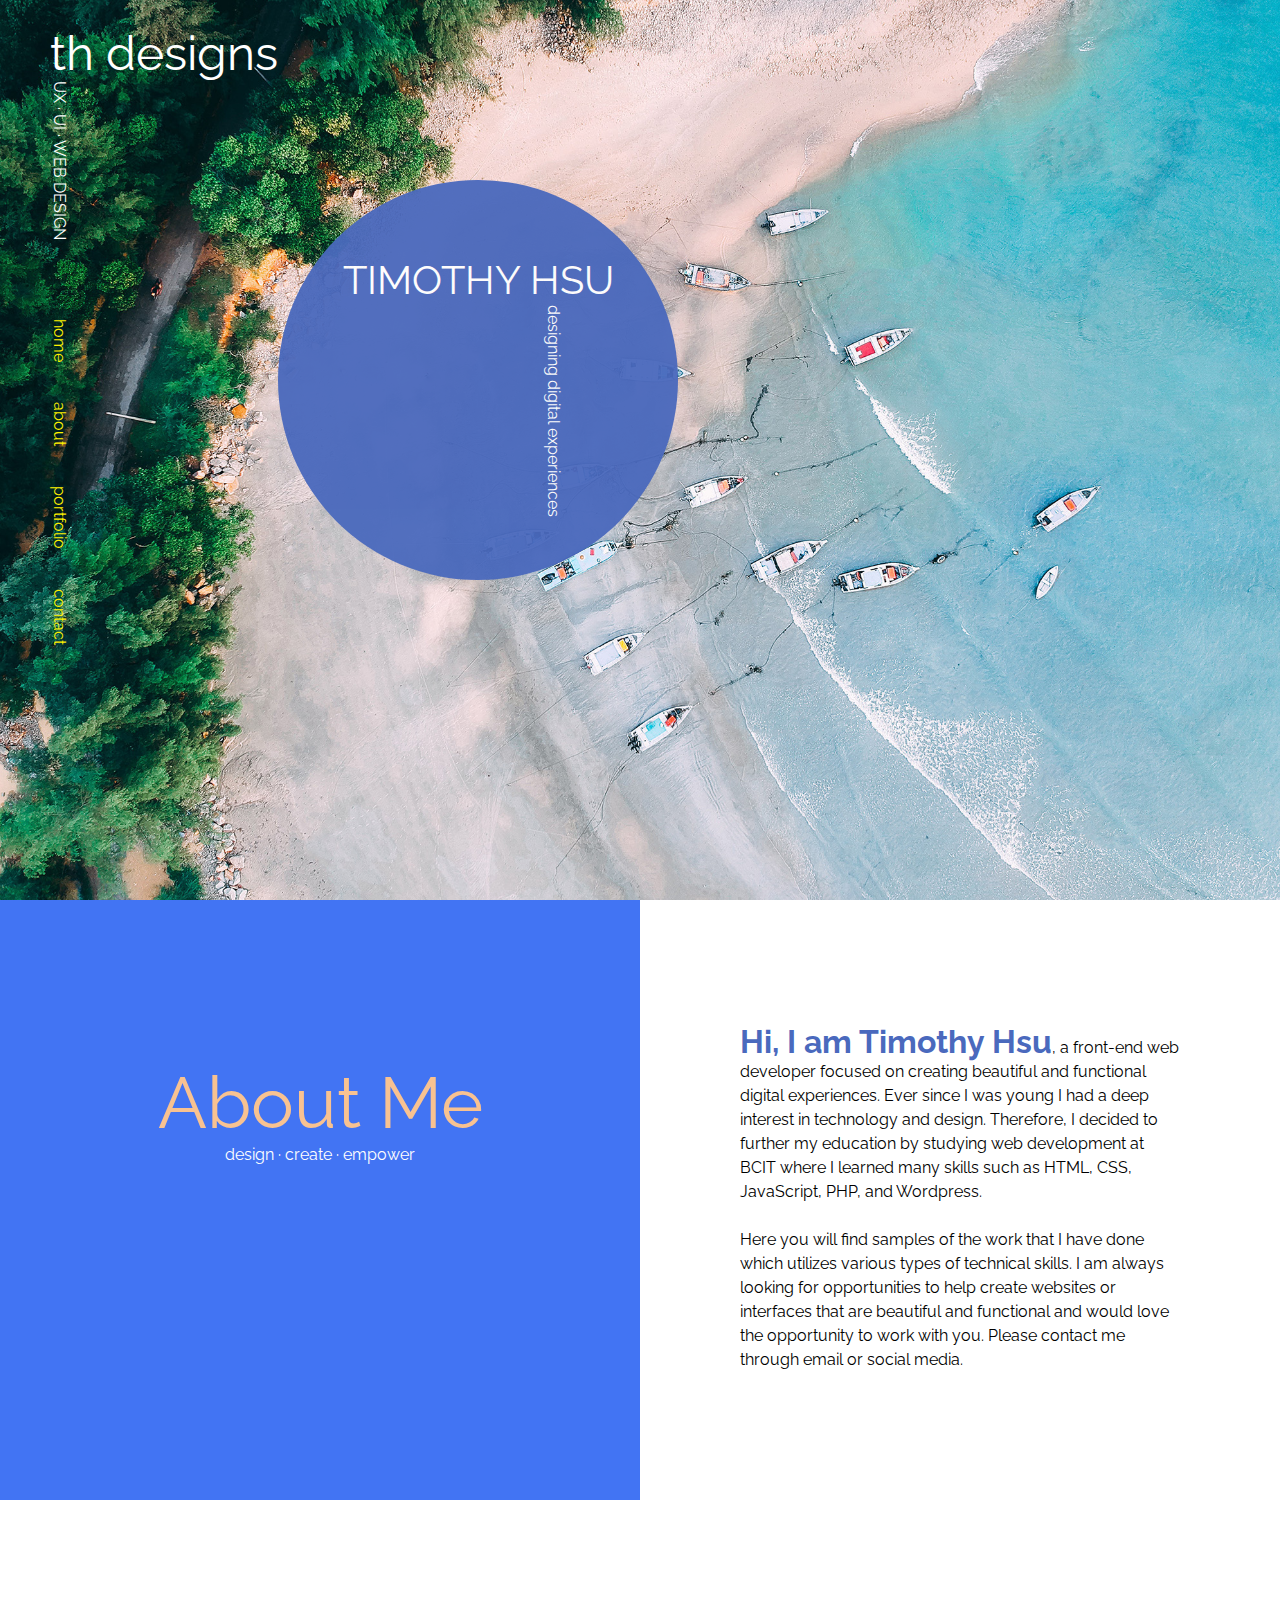
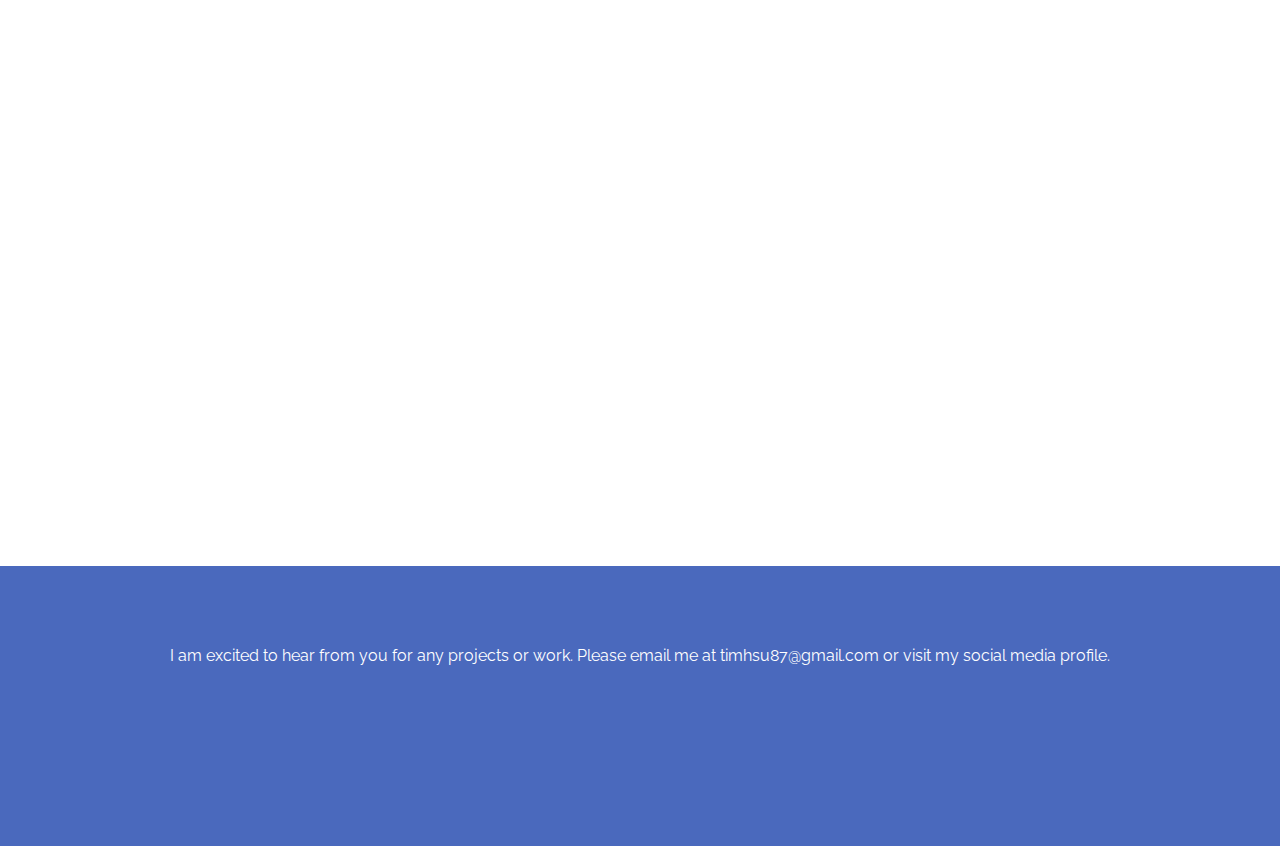
==== commit 880686da: "add" ====
--- a/index.html
+++ b/index.html
@@ -9,6 +9,10 @@
     <link href="https://fonts.googleapis.com/css?family=Raleway" rel="stylesheet">
     <link href="https://fonts.googleapis.com/css?family=Amatic+SC" rel="stylesheet">
     <link rel="stylesheet" href="https://cdnjs.cloudflare.com/ajax/libs/animate.css/3.7.0/animate.min.css">
+    <link rel="stylesheet" href="https://use.fontawesome.com/releases/v5.7.2/css/all.css" integrity="sha384-fnmOCqbTlWIlj8LyTjo7mOUStjsKC4pOpQbqyi7RrhN7udi9RwhKkMHpvLbHG9Sr" crossorigin="anonymous">
+    <link href="https://unpkg.com/aos@2.3.1/dist/aos.css" rel="stylesheet">
+    <script src="https://unpkg.com/aos@2.3.1/dist/aos.js"></script>
+    <script src="https://ajax.googleapis.com/ajax/libs/jquery/3.3.1/jquery.min.js"></script>
 
 </head>
 <body>
@@ -25,7 +29,7 @@
                                 <li><a href="./index.html">home</a></li>
                                 <li><a href="#about">about</a></li>
                                 <li><a href="#project">portfolio</a></li>
-                                <li><a href="">contact</a></li>
+                                <li><a href="#contact">contact</a></li>
                         </ul>
                 </div>   
                                             
@@ -47,61 +51,66 @@
                 </div>
 
                 <div class="about-white animated fadeInRight delay-1s">
-                        <div class="about-text"><div><span class="name-big">Hi, I am Timothy Hsu</span>, a front-end web developer focused on creating beautiful and functional digital experiences. Ever since I was young I had a deep interest in technology and design. So I decided to further my education by studying web development at BCIT where I learned many skills such as HTML, CSS, JavaScript, PHP, and Wordpress.  <br><br>
+                        <div class="about-text"><div><span class="name-big">Hi, I am Timothy Hsu</span>, a front-end web developer focused on creating beautiful and functional digital experiences. Ever since I was young I had a deep interest in technology and design. Therefore, I decided to further my education by studying web development at BCIT where I learned many skills such as HTML, CSS, JavaScript, PHP, and Wordpress.  <br><br>
                                         
-                                        Here you will find samples of the work that I have done which utilize various type of technical skills. I am always looking for opportunities to help create website or interfaces that are beautiful and functional and would love the opportunity to work with you, so please contact me through email or social media.</div>
+                                        Here you will find samples of the work that I have done which utilizes various types of technical skills. I am always looking for opportunities to help create websites or interfaces that are beautiful and functional and would love the opportunity to work with you. Please contact me through email or social media.</div>
                          </div>           
                  </div>
      </div>
 
      <div class="project" id="project">
 
-                <div class="project-title">Portfolio &nbsp;&nbsp; &#9711;</div>
+                <div class="project-title" data-aos="zoom-in" data-aos-duration="1000" data-aos-easing="linear">Portfolio &nbsp;&nbsp; &#9711;</div>
 
-                <div class="project-1">
+                <div class="project-1" data-aos="fade-up" data-aos-duration="1000" data-aos-easing="linear">
                        <a href="./project1.html"> <img class="project-img" src="./images/cinecafe-desktop.png" alt="cinecafe"></a>
                         <div class="project-subtitle">CINECAFE</div>
                 </div>
 
-                <div class="project-2">
+                <div class="project-2" data-aos="fade-up" data-aos-duration="1000" data-aos-easing="linear">
                         <a href="./project2.html"> <img class="project-img" src="./images/landing-page-desktop.png" alt="landing page"></a>
                         <div class="project-subtitle">LANDING PAGE</div>
                 </div>
 
-                <div class="project-3">
+                <div class="project-3" data-aos="fade-up" data-aos-duration="1000" data-aos-easing="linear">
                         <a href="./project3.html"><img class="project-img" src="./images/flowershop-desktop.png" alt="flowershop"></a>
                         <div class="project-subtitle">FLOWERSHOP</div>
                  </div>  
 
-                 <div class="project-4">
+                 <div class="project-4" data-aos="fade-up" data-aos-duration="1000" data-aos-easing="linear">
                         <a href="./project4.html"><img class="project-img" src="./images/church-desktop.png" alt="church"></a>
                         <div class="project-subtitle">CHURCH WEBSITE</div>
                  </div>
                
                 
-                <div class="project-5">
-                        <img class="project-img" src="./images/progress.png" alt="prs">
+                <div class="project-5" data-aos="fade-up" data-aos-duration="1000" data-aos-easing="linear">
+                        <a href="./project5.html"><img class="project-img" src="./images/prs-d.png" alt="prs"></a>
                         <div class="project-subtitle">PRS CLIENT PROJECT</div>
                 </div>
 
-                 <div class="project-6">
+                 <div class="project-6" data-aos="fade-up" data-aos-duration="1000" data-aos-easing="linear">
                         <a href="./project6.html"><img class="project-img" src="./images/react-news.png" 
                                 alt="react"></a>
                         <div class="project-subtitle">REACT API</div>
                 </div>
+
+                <div class="project-7" data-aos="fade-up" data-aos-duration="1000" data-aos-easing="linear">
+                        <a href="./project7.html"><img class="project-img" src="./images/portfolio-desktop.png" 
+                                alt="portfolio"></a>
+                        <div class="project-subtitle">PORTFOLIO SITE</div>
+                </div>
                         
+    </div>
 
-             
+    <div class="footer" id="contact">
+       <div class="footer-text"> I am excited to hear from you for any projects or work. Please email me at timhsu87@gmail.com or visit my social media profile.</div>
 
-    
+        <a href="https://www.linkedin.com/in/timothy-hsu-31a8b51a/"><i class="fab fa-linkedin fa-2x"></i></a>
+    </div>
+ 
+    <button id="topBtn"><i class="fas fa-chevron-up"></i></button>
 
 
-    </div>
- 
-
-
-
- 
- <script type="text/javascript" src="script.js"></script>
+<script type="text/javascript" src="script.js"></script>
 </body>
 </html> --- a/style.css
+++ b/style.css
@@ -3,6 +3,13 @@
     padding: 0;
     font-family: Raleway;
     scroll-behavior: smooth;
+    box-sizing: border-box;
+    overflow-x: hidden;
+}
+
+img{
+    max-width: 100%;
+    height: auto;
 }
 
 * {
@@ -112,6 +119,16 @@
     display: flex;
 }
 
+.panel-8{
+    background-image: url("./images/b7.jpg");
+    height: 100vh;
+    background-position: center;
+    background-repeat: no-repeat;
+    background-size: cover;
+    display: block;
+    display: flex;
+}
+
 .panel-6{
     background-image: url("./images/b6.jpg");
     height: 100vh;
@@ -122,6 +139,16 @@
     display: flex;
 }
 
+.panel-7{
+    background-image: url("./images/b9.jpg");
+    height: 100vh;
+    background-position: center;
+    background-repeat: no-repeat;
+    background-size: cover;
+    display: block;
+    display: flex;
+}
+
 .panel-h{
     background-image: url("./images/b4new.jpg");
     height: 100vh;
@@ -195,15 +222,6 @@
 
 }
 
-.line{
-    margin-top: 200px;
-    margin-left: 100px;
-    border-right: 3px solid white;
-    height: 200px;
-    position: relative;
-    top: 80px;
-}
-
 .about{
     display: grid;
     grid-template-columns: 1fr 1fr;
@@ -264,6 +282,17 @@
     color: white;
     font-size: 12px;
     border: none;
+}
+
+.live-button-movie{
+    width: 75px;
+    height: 75px;
+    border-radius: 50%;
+    background-color: #16a085;
+    color: white;
+    font-size: 12px;
+    border: none;
+    
 }
 
 .button :hover{
@@ -381,15 +410,87 @@
     margin-bottom: 50px;
 }
 
+.footer{
+    text-align: center;
+    height: 200px;
+    background-color: #4a69bd;
+    color: white;
+    padding-top: 80px;
+    margin-top: 25px;
+}
+
+.fa-linkedin{
+    margin-top: 30px;
+}
+
+.fa-arrow-circle-right{
+    font-size: 32px;
+    color: #16a085;
+    text-align: right;
+}
+
+.page{
+    text-align: right;
+    text-decoration: none;
+    margin-top: 40px;
+}
+
+.next-page{
+    font-size: 26px;
+    color: black;
+}
+
 .effect1{
     -webkit-box-shadow: 4px 4px 5px 0px rgba(99,96,99,1);
     -moz-box-shadow: 4px 4px 5px 0px rgba(99,96,99,1);
     box-shadow: 4px 4px 5px 0px rgba(99,96,99,1);
-}
-
-@media only screen and (max-width: 1200px) {
+ 
+}
+
+#topBtn{
+    position: fixed;
+    bottom: 40px;   
+    right: 5px;
+    font-size: 22px;
+    width: 40px;
+    height: 40px;
+    background: transparent;
+    border: 3px solid #16a085;
+    color: #16a085;
+    border-radius: 50%;
+    cursor: pointer;
+    display: none;  
+    transition: 0.7s;
+}
+
+#topBtn:hover{
+    border: none;
+    background: #16a085;
+    color: white;
+}
+
+@media only screen and (max-width: 2000px) {
+    .project{
+        grid-row-gap: 150px;
+    }   
+}
+
+@media only screen and (max-width: 1800px) {
+    .project{
+        grid-row-gap: 100px;
+    }   
+}
+
+@media only screen and (max-width: 1600px) {
+    .project{
+        grid-row-gap: 75px;
+    }   
+}
+
+@media only screen and (max-width: 1350px) {
     .project{
         display: block;
+        grid-row-gap: 30px;
     }
 
     .project-title{
@@ -417,12 +518,16 @@
         margin-bottom: 30px;
     }
 
+    .project-6{
+        margin-bottom: 30px;
+    }
+
     .phone{
         display: none;
     }
 
-    .line{
-        display: none;
+    .footer{
+        margin-top: 50px;
     }
 
 }
@@ -447,9 +552,15 @@
     .project-container{
         width: 800px;
     }
-}
-
-@media only screen and (max-width: 900px) {
+
+    .footer-text{
+        width: 80%;
+        margin: 0 auto;
+    }
+
+}
+
+@media only screen and (max-width: 1000px) {
     .about-white{
         height: 550px;
     }
@@ -471,49 +582,20 @@
         width: 80%;
         margin: 0 auto;
     }
-}
-
-@media only screen and (max-width: 800px) {
-    .project-container{
-        width: 650px;
-    }
-
-    .project-text{
-        width: 80%;
-        margin: 0 auto;
-    }
-
-    .project-col{
-        display: block;
-    }
-
-    .circle-b{
-        width: 350px;
-        height: 350px;
-    }
-
-    .circle-o{
-        width: 350px;
-        height: 350px;
-        line-height: 160px;
-    }
-
-    #title-c{
-        font-size: 34px;
-    }
-
-    #title-p{
-        font-size: 34px;
-    }
-
-    #subtitle-c{
-        margin-left: 150px;
-        font-size: 14px;
-    }
-
-}
-
-@media only screen and (max-width: 700px) {
+
+    
+}
+
+
+
+@media only screen and (max-width:950px) {
+
+    .panel-h{
+        background-image: url("./images/b4-mobile.png");
+        overflow: hidden;
+    }
+
+    
     .project-container{
         width: 550px;
         margin: 0 auto;
@@ -573,6 +655,9 @@
 
 @media only screen and (max-width: 600px) {
 
+    .project{
+        grid-row-gap: 60px;
+    }
     
     .about-white{
         height: 600px;
@@ -615,6 +700,7 @@
 
     .project-container{
         width: 425px;
+        
     }
 
     .project-subtitle{
@@ -629,6 +715,8 @@
         font-size: 28px;
     }
 
+    
+
     #tools{
         font-size: 14px;
     }
@@ -639,6 +727,7 @@
 
     .project-text{
         width: 90%;
+        margin-left: -10px;
         padding: 20px 20px;
     }
 
@@ -683,6 +772,27 @@
         margin-left: 100px;
         font-size: 11px;
     }
+
+    .fa-arrow-circle-right{
+        font-size: 26px;
+    }
+
+    .next-page{
+        font-size: 22px;
+    }
+
+    .screen img{
+        display: block;
+        margin: 0 auto;
+    }
+
+    .screen{
+        margin-left: -5px;
+    }
+
+    .effect1{
+        margin-left: -5px;
+    }
 }
 
 @media only screen and (max-width: 450px) {
@@ -776,5 +886,7 @@
         padding-top: 25px;
     }
 
+   
+
  
 }